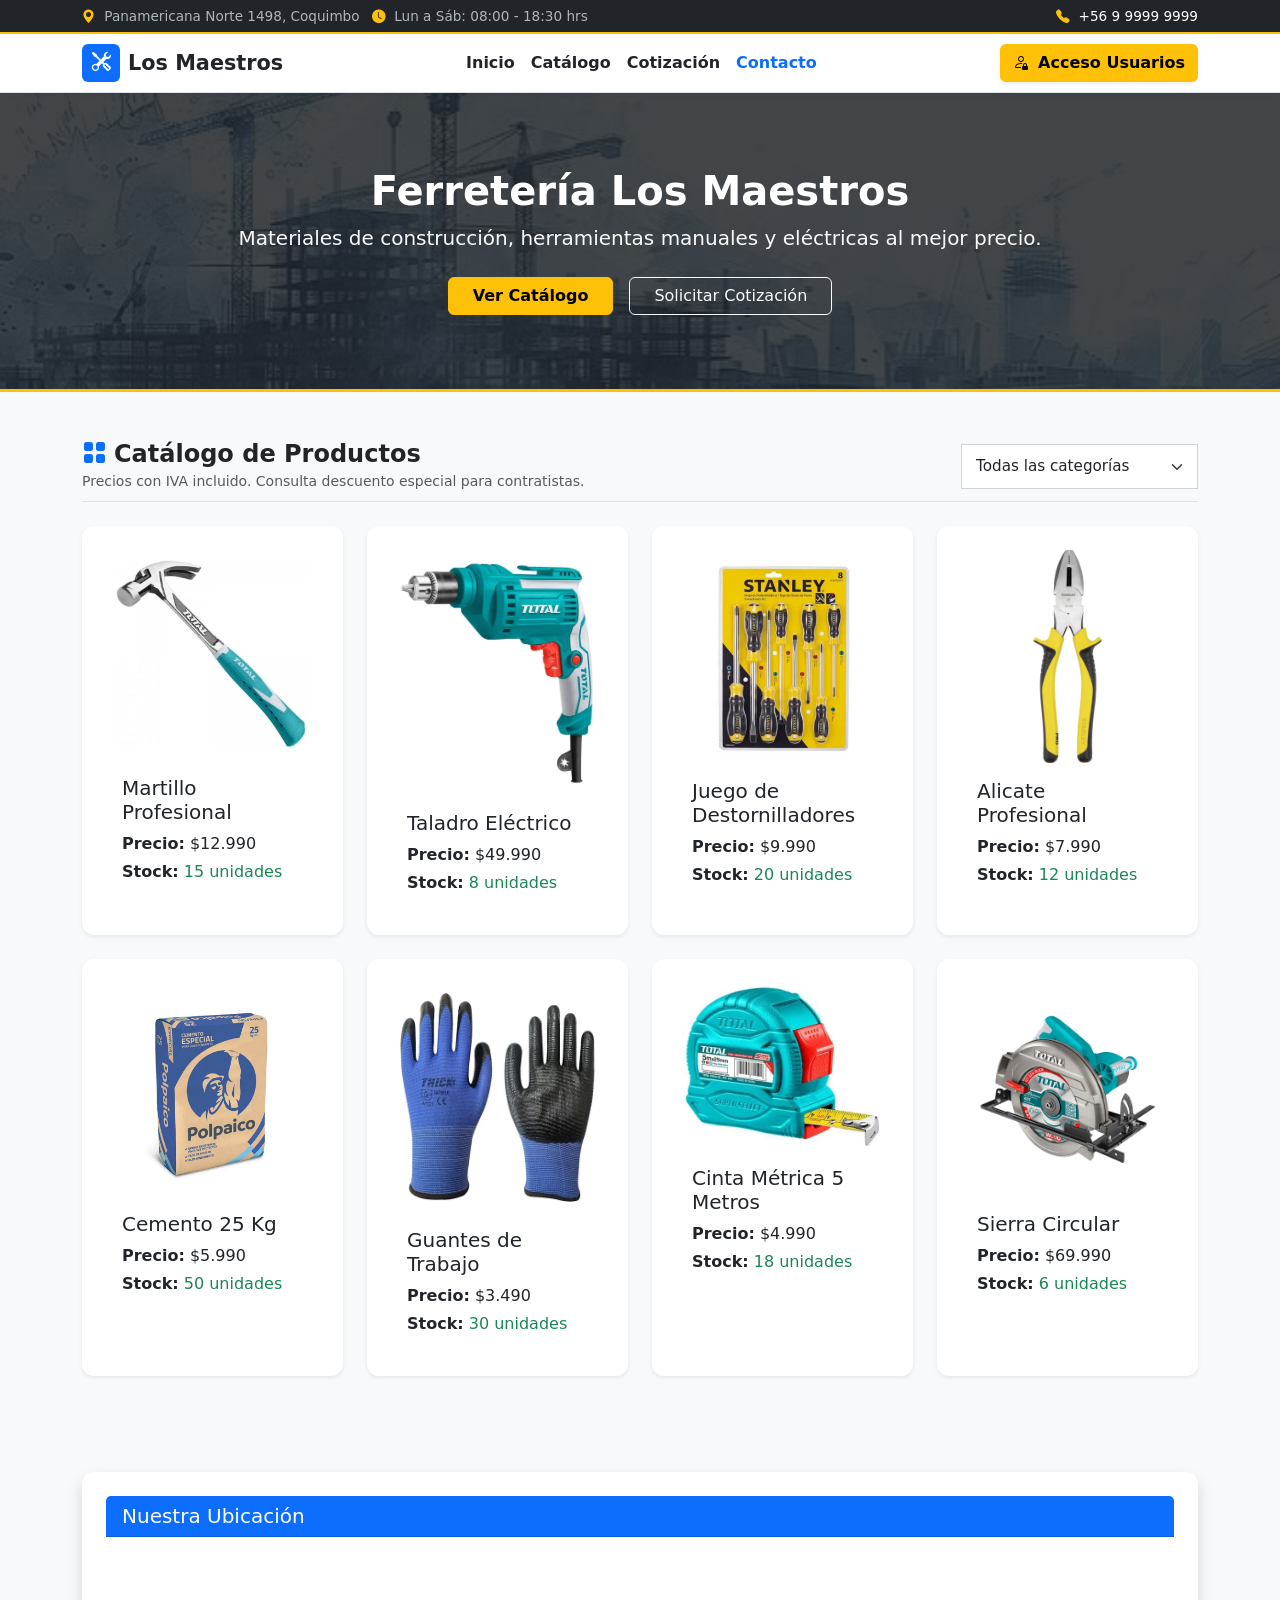
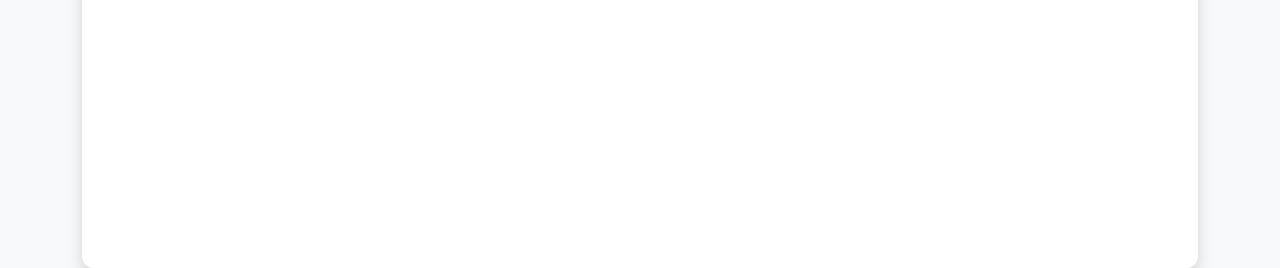
==== index.html @ 49f91aa9 "Cotización" ====
<!doctype html>
<html lang ="es">
    <head>
        <meta charset="UTF-8">
        <meta name="viewport" content="width=device-width, initial-scale=1.0">
        <title>Ferreteria Los Maestros.</title>

        <!-- Diseño -->
        <link href="https://cdn.jsdelivr.net/npm/bootstrap@5.3.2/dist/css/bootstrap.min.css" rel="stylesheet">
        <link href="https://cdn.jsdelivr.net/npm/bootstrap-icons@1.11.3/font/bootstrap-icons.min.css" rel="stylesheet">
        <link href="assets/css/style.css" rel="stylesheet">

    </head>
    <body>
     <!-- Barra superior info -->
        <aside id="barra superior" class="topbar-info" aria-label="Información">
            <div class="container d-flex flex-wrap justify-content-between align-items-center">
                <div>
                    <i class="bi bi-geo-alt-fill text-warning me-1"></i> Panamericana Norte 1498, Coquimbo 
                    <i class="bi bi-clock-fill text-warning ms-2 me-1"></i> Lun a Sáb: 08:00 - 18:30 hrs
                </div>
                <div>
                    <a href="tel:+56228004500"><i class="bi bi-telephone-fill text-warning me-1"></i> +56 9 9999 9999 </a>
                </div>
            </div>
        </aside>

        <header  id = "Encabezado" class="navbar-ferreteria sticky-top">
            <div class="container d-flex justify-content-between align-items-center">
                <a href="index.html" class="brand-logo">
                    <div class="brand-icon">
                    <i class="bi bi-tools"></i>
                    </div>
                    <span>Los Maestros</span>
                </a>

                <!-- Enlaces de navegación -->
                <nav class="d-none d-md-flex align-items-center gap-3">
                    <a href="index.html" class="nav-link fw-semibold">Inicio</a>
                    <a href="index.html#catalogo" class="nav-link fw-semibold">Catálogo</a>
                    <a href="cotizacion.html" class="nav-link fw-semibold">Cotización</a>
                    <a href="contacto.html" class="nav-link fw-semibold text-primary">Contacto</a>
                </nav>
                <!-- Botón de Acceso Usuarios-->
                <div>
                    <a href="login.html" class="btn btn-warning fw-bold shadow-sm" id="btnIrLogin">
                    <i class="bi bi-person-lock me-1"></i> Acceso Usuarios
                    </a>
                </div>
            </div>
        </header>
        <!-- cuerpo de la pag-->
        <main>
            <section id="inicio" class="hero-simple">
                <div class="container text-center py-4">
                        <h1 class="display-6 fw-bold text-white mb-2">Ferretería Los Maestros</h1>
                        <p class="lead text-light mb-4">Materiales de construcción, herramientas manuales y eléctricas al mejor precio.</p>
                        <div class="d-flex justify-content-center gap-3">
                        <a href="#catalogo" class="btn btn-warning fw-bold px-4">Ver Catálogo</a>
                        <a href="cotizacion.html" class="btn btn-outline-light px-4">Solicitar Cotización</a>
                        </div>
                </div>
                
                </section>

                <section id="catalogo" class="container py-5">
                <div class="d-flex flex-wrap justify-content-between align-items-center mb-4 pb-2 border-bottom">
                    <div>
                        <h2 class="h4 fw-bold mb-0"><i class="bi bi-grid-fill text-primary me-2"></i>Catálogo de Productos</h2>
                        <small class="text-muted">Precios con IVA incluido. Consulta descuento especial para contratistas.</small>
                    </div>

                    <!-- Filtro de las cosas ventas-->
                    <div class="mt-2 mt-md-0">
                        <select class="form-select" id="filtroCategoria" style="width: auto;">
                            <option value="todos">Todas las categorías</option>
                            <option value="electricas">Herramientas Eléctricas</option>
                            <option value="manuales">Herramientas Manuales</option>
                            <option value="construccion">Materiales de Construcción</option>
                            <option value="gasfiteria">Gasfitería</option>
                            <option value="electricidad">Electricidad</option>
                        </select>
                    </div>
                </div>
                    <div class="row g-4" id="listaProductos">

                <!-- Producto 1 -->
                <div class="col-12 col-sm-6 col-lg-3">
                    <div class="card h-100 shadow-sm producto-card">
                        <img src="assets/images/martillo.jpg.jpg" 
                            class="card-img-top" 
                            alt="Martillo">

                        <div class="card-body">
                            <h5 class="card-title">Martillo Profesional</h5>
                            <p class="card-text mb-1">
                                <strong>Precio:</strong> $12.990
                            </p>
                            <p class="card-text">
                                <strong>Stock:</strong> <span class="text-success">15 unidades</span>
                            </p>
                        </div>
                    </div>
                </div>

                <!-- Producto 2 -->
                <div class="col-12 col-sm-6 col-lg-3">
                    <div class="card h-100 shadow-sm producto-card">
                        <img src="assets/images/taladro.jpg.webp" 
                            class="card-img-top" 
                            alt="Taladro eléctrico">

                        <div class="card-body">
                            <h5 class="card-title">Taladro Eléctrico</h5>
                            <p class="card-text mb-1">
                                <strong>Precio:</strong> $49.990
                            </p>
                            <p class="card-text">
                                <strong>Stock:</strong> <span class="text-success">8 unidades</span>
                            </p>
                        </div>
                    </div>
                </div>

                <!-- Producto 3 -->
                <div class="col-12 col-sm-6 col-lg-3">
                    <div class="card h-100 shadow-sm producto-card">
                        <img src="assets/images/destornillador.jpg.webp" 
                            class="card-img-top" 
                            alt="Juego de destornilladores">

                        <div class="card-body">
                            <h5 class="card-title">Juego de Destornilladores</h5>
                            <p class="card-text mb-1">
                                <strong>Precio:</strong> $9.990
                            </p>
                            <p class="card-text">
                                <strong>Stock:</strong> <span class="text-success">20 unidades</span>
                            </p>
                        </div>
                    </div>
                </div>

                <!-- Producto 4 -->
                <div class="col-12 col-sm-6 col-lg-3">
                    <div class="card h-100 shadow-sm producto-card">
                        <img src="assets/images/alicate.jpg.webp" 
                            class="card-img-top" 
                            alt="Alicate profesional">

                        <div class="card-body">
                            <h5 class="card-title">Alicate Profesional</h5>
                            <p class="card-text mb-1">
                                <strong>Precio:</strong> $7.990
                            </p>
                            <p class="card-text">
                                <strong>Stock:</strong> <span class="text-success">12 unidades</span>
                            </p>
                        </div>
                    </div>
                </div>

                <!-- Producto 5 -->
                <div class="col-12 col-sm-6 col-lg-3">
                    <div class="card h-100 shadow-sm producto-card">
                        <img src="assets/images/cemento.jpg.webp" 
                            class="card-img-top" 
                            alt="Saco de cemento">

                        <div class="card-body">
                            <h5 class="card-title">Cemento 25 Kg</h5>
                            <p class="card-text mb-1">
                                <strong>Precio:</strong> $5.990
                            </p>
                            <p class="card-text">
                                <strong>Stock:</strong> <span class="text-success">50 unidades</span>
                            </p>
                        </div>
                    </div>
                </div>

                <!-- Producto 6 -->
                <div class="col-12 col-sm-6 col-lg-3">
                    <div class="card h-100 shadow-sm producto-card">
                        <img src="assets/images/guantes.jpg.webp" 
                            class="card-img-top" 
                            alt="Guantes de trabajo">

                        <div class="card-body">
                            <h5 class="card-title">Guantes de Trabajo</h5>
                            <p class="card-text mb-1">
                                <strong>Precio:</strong> $3.490
                            </p>
                            <p class="card-text">
                                <strong>Stock:</strong> <span class="text-success">30 unidades</span>
                            </p>
                        </div>
                    </div>
                </div>

                <!-- Producto 7 -->
                <div class="col-12 col-sm-6 col-lg-3">
                    <div class="card h-100 shadow-sm producto-card">
                        <img src="assets/images/cinta.jpg.jpg" 
                            class="card-img-top" 
                            alt="Cinta métrica">

                        <div class="card-body">
                            <h5 class="card-title">Cinta Métrica 5 Metros</h5>
                            <p class="card-text mb-1">
                                <strong>Precio:</strong> $4.990
                            </p>
                            <p class="card-text">
                                <strong>Stock:</strong> <span class="text-success">18 unidades</span>
                            </p>
                        </div>
                    </div>
                </div>

                <!-- Producto 8 -->
                <div class="col-12 col-sm-6 col-lg-3">
                    <div class="card h-100 shadow-sm producto-card">
                        <img src="assets/images/sierra.jpg.webp" 
                            class="card-img-top" 
                            alt="Sierra circular">

                        <div class="card-body">
                            <h5 class="card-title">Sierra Circular</h5>
                            <p class="card-text mb-1">
                                <strong>Precio:</strong> $69.990
                            </p>
                            <p class="card-text">
                                <strong>Stock:</strong> <span class="text-success">6 unidades</span>
                            </p>
                        </div>
                    </div>
                </div>

            </section>

            <section id="Mapa" class="container mt-5">
                <div class="card shadow">
                    <div class="card-header bg-primary text-white">
                    <h5 class="mb-0">Nuestra Ubicación</h5>
                    </div>
                    <div class="card-body p-0">
                    <iframe 
                        src="https://www.google.com/maps/embed?pb=!1m18!1m12!1m3!1d16926.01379674009!2d-71.34011255204052!3d-29.95184463863857!2m3!1f0!2f0!3f0!3m2!1i1024!2i768!4f13.1!3m3!1m2!1s0x9691c91a221aa227%3A0xa8b3af2660265f0b!2sFerreter%C3%ADa%20Dimaplac%20Panamericana!5e0!3m2!1ses!2scl!4v1788452633675!5m2!1ses!2scl" 
                        style="width: 100%; height: 300px; border: 0;" 
                        loading="lazy">
                    </iframe>
                    </div>
                </div>
            </section>
        </main>
    </body>
</html>
---- assets/css/style.css ----
:root {
  --color-primario: #0d6efd;
  --color-primario-oscuro: #0a58ca;
  --color-secundario: #ffc107;
  --color-oscuro: #212529;
  --color-fondo: #f8f9fa;
  --color-borde: #dee2e6;
}

body {
  font-family: system-ui, -apple-system, "Segoe UI", Roboto, "Helvetica Neue", Arial, sans-serif;
  color: var(--color-oscuro);
  background-color: var(--color-fondo);
  line-height: 1.5;
  margin: 0;
  padding: 0;
}

/* Barra superior de información */
.topbar-info {
  background-color: var(--color-oscuro);
  color: #adb5bd;
  font-size: 0.85rem;
  padding: 6px 0;
  border-bottom: 2px solid var(--color-secundario);
}

.topbar-info a {
  color: #fff;
  text-decoration: none;
}

.topbar-info a:hover {
  color: var(--color-secundario);
}

.navbar-ferreteria {
  background-color: #ffffff;
  border-bottom: 1px solid var(--color-borde);
  padding: 10px 0;
  box-shadow: 0 2px 4px rgba(0, 0, 0, 0.05);
}

.brand-logo {
  font-weight: 800;
  font-size: 1.3rem;
  color: var(--color-oscuro);
  text-decoration: none;
  display: flex;
  align-items: center;
  gap: 8px;
}

.brand-icon {
  background-color: var(--color-primario);
  color: #ffffff;
  width: 38px;
  height: 38px;
  border-radius: 6px;
  display: flex;
  align-items: center;
  justify-content: center;
  font-size: 1.2rem;
}

.hero-simple {
  background: linear-gradient(rgba(33, 37, 41, 0.85), rgba(33, 37, 41, 0.85)), 
              url('../images/fondo_inico.jpg'); 
  background-size: cover;       
  background-position: center;  
  color: #ffffff;
  padding: 50px 0;
  border-bottom: 3px solid var(--color-secundario);
}

.login-container {
  min-height: 100vh;
  display: flex;
  align-items: center;
  justify-content: center;
  background: linear-gradient(135deg, #1a2530, #2c3e50);
  padding: 20px;
}

.login-box {
  background: #ffffff;
  border-radius: 10px;
  max-width: 440px;
  width: 100%;
  padding: 30px;
  box-shadow: 0 8px 24px rgba(0, 0, 0, 0.2);
}

/* vendedor */
.panel-navbar {
  background-color: var(--color-oscuro);
  color: #ffffff;
  padding: 12px 20px;
  border-bottom: 3px solid var(--color-primario);
}
.card {
  background-color: #ffffff;
  border-radius: 12px;
  box-shadow: 0 4px 12px rgba(0, 0, 0, 0.08);
  padding: 1.5rem;
  border: none;
  height: 100%;
}

.mi-cuadro-contacto {
  background-color: #ffffff !important;
  border-radius: 12px !important;
  box-shadow: 0 4px 12px rgba(0, 0, 0, 0.12) !important;
  border: 1px solid #dee2e6 !important;
}

.kpi-card {
  background: #ffffff;
  border-radius: 8px;
  border: 1px solid var(--color-borde);
  padding: 18px;
  text-align: center;
}

.kpi-numero {
  font-size: 1.8rem;
  font-weight: 800;
}

.form-label {
  font-weight: 600;
  font-size: 0.9rem;
  margin-bottom: 4px;
}

.form-label .req {
  color: #dc3545;
}

.is-invalid {
  border-color: #dc3545 !important;
  background-color: #fff8f8;
}

.is-valid {
  border-color: #198754 !important;
}

.invalid-feedback {
  display: none;
  color: #dc3545;
  font-size: 0.82rem;
  font-weight: 500;
  margin-top: 4px;
}

.is-invalid ~ .invalid-feedback {
  display: block;
}

/* Tablas generales */
.table-custom th {
  background-color: #212529;
  color: #ffffff;
  font-size: 0.88rem;
  font-weight: 600;
  vertical-align: middle;
}

.table-custom td {
  vertical-align: middle;
}

.quote-floating-btn {
  position: fixed;
  bottom: 24px;
  right: 24px;
  background: var(--bs-primary);
  color: #ffffff;
  border: none;
  border-radius: 50px;
  padding: 12px 24px;
  box-shadow: var(--shadow-lg);
  display: flex;
  align-items: center;
  gap: 10px;
  font-weight: 700;
  cursor: pointer;
  z-index: 1000;
  transition: var(--transition-fast);
}


.quote-floating-btn:hover {
  background: var(--bs-primary-dark);
  transform: scale(1.03);
}


/* Estilos de Formularios y Validación Robusta */
.form-card {
  background-color: #ffffff;
  border-radius: var(--radius-md);
  border: 1px solid var(--bs-gray-border);
  box-shadow: var(--shadow-sm);
  padding: 28px;
}


.form-label {
  font-weight: 600;
  color: #343a40;
  font-size: 0.92rem;
  margin-bottom: 6px;
  display: flex;
  align-items: center;
  gap: 4px;
}


.form-label .req {
  color: var(--bs-danger);
}


.form-control, .form-select {
  border: 1.5px solid #ced4da;
  border-radius: var(--radius-sm);
  padding: 10px 14px;
  font-size: 0.95rem;
  transition: border-color 0.15s ease-in-out, box-shadow 0.15s ease-in-out;
}


.form-control:focus, .form-select:focus {
  border-color: var(--bs-primary);
  box-shadow: 0 0 0 0.25rem rgba(13, 110, 253, 0.18);
}
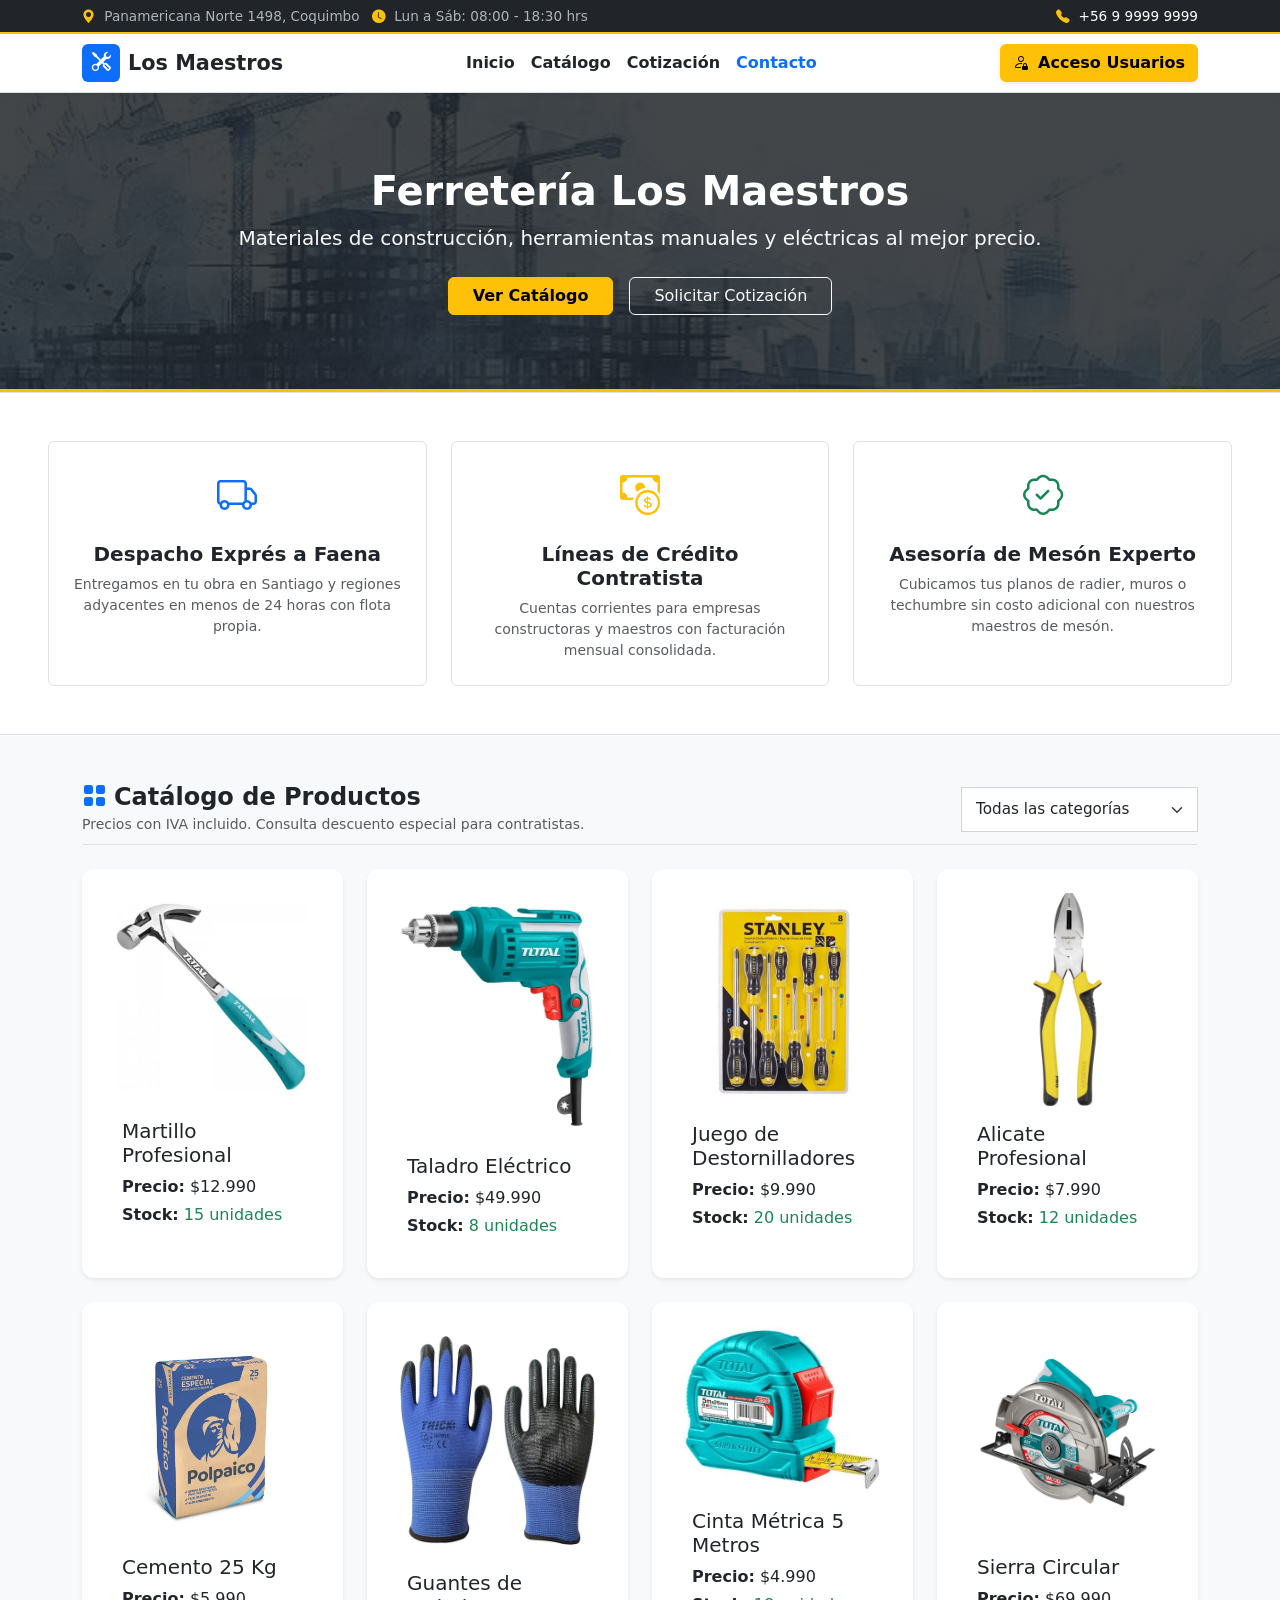
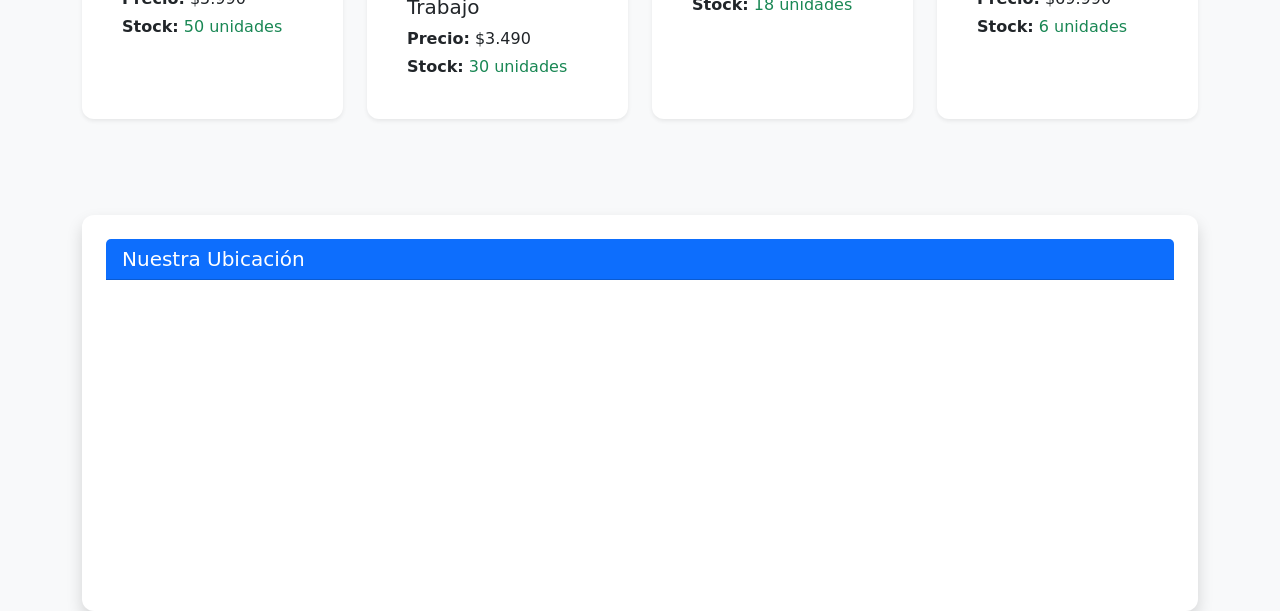
==== commit cf0dd8c3: "Se actualiza index.html" ====
--- a/index.html
+++ b/index.html
@@ -62,6 +62,33 @@
                 </div>
                 
                 </section>
+            <section id="servicios-seccion" class="py-5 bg-white border-top border-bottom">
+                <div class="container-fluid px-lg-5">
+                    <div class="row g-4 text-center">
+                    <div class="col-12 col-md-4">
+                        <div class="p-4 rounded border h-100">
+                        <div class="text-primary fs-1 mb-3"><i class="bi bi-truck"></i></div>
+                        <h4 class="h5 fw-bold">Despacho Exprés a Faena</h4>
+                        <p class="text-muted small mb-0">Entregamos en tu obra en Santiago y regiones adyacentes en menos de 24 horas con flota propia.</p>
+                        </div>
+                    </div>
+                    <div class="col-12 col-md-4">
+                        <div class="p-4 rounded border h-100">
+                        <div class="text-warning fs-1 mb-3"><i class="bi bi-cash-coin"></i></div>
+                        <h4 class="h5 fw-bold">Líneas de Crédito Contratista</h4>
+                        <p class="text-muted small mb-0">Cuentas corrientes para empresas constructoras y maestros con facturación mensual consolidada.</p>
+                        </div>
+                    </div>
+                    <div class="col-12 col-md-4">
+                        <div class="p-4 rounded border h-100">
+                        <div class="text-success fs-1 mb-3"><i class="bi bi-patch-check"></i></div>
+                        <h4 class="h5 fw-bold">Asesoría de Mesón Experto</h4>
+                        <p class="text-muted small mb-0">Cubicamos tus planos de radier, muros o techumbre sin costo adicional con nuestros maestros de mesón.</p>
+                        </div>
+                    </div>
+                    </div>
+                </div>
+            </section>
 
                 <section id="catalogo" class="container py-5">
                 <div class="d-flex flex-wrap justify-content-between align-items-center mb-4 pb-2 border-bottom">
@@ -77,6 +104,7 @@
                             <option value="electricas">Herramientas Eléctricas</option>
                             <option value="manuales">Herramientas Manuales</option>
                             <option value="construccion">Materiales de Construcción</option>
+                            <option value="construccion">Seguridad</option>
                             <option value="gasfiteria">Gasfitería</option>
                             <option value="electricidad">Electricidad</option>
                         </select>
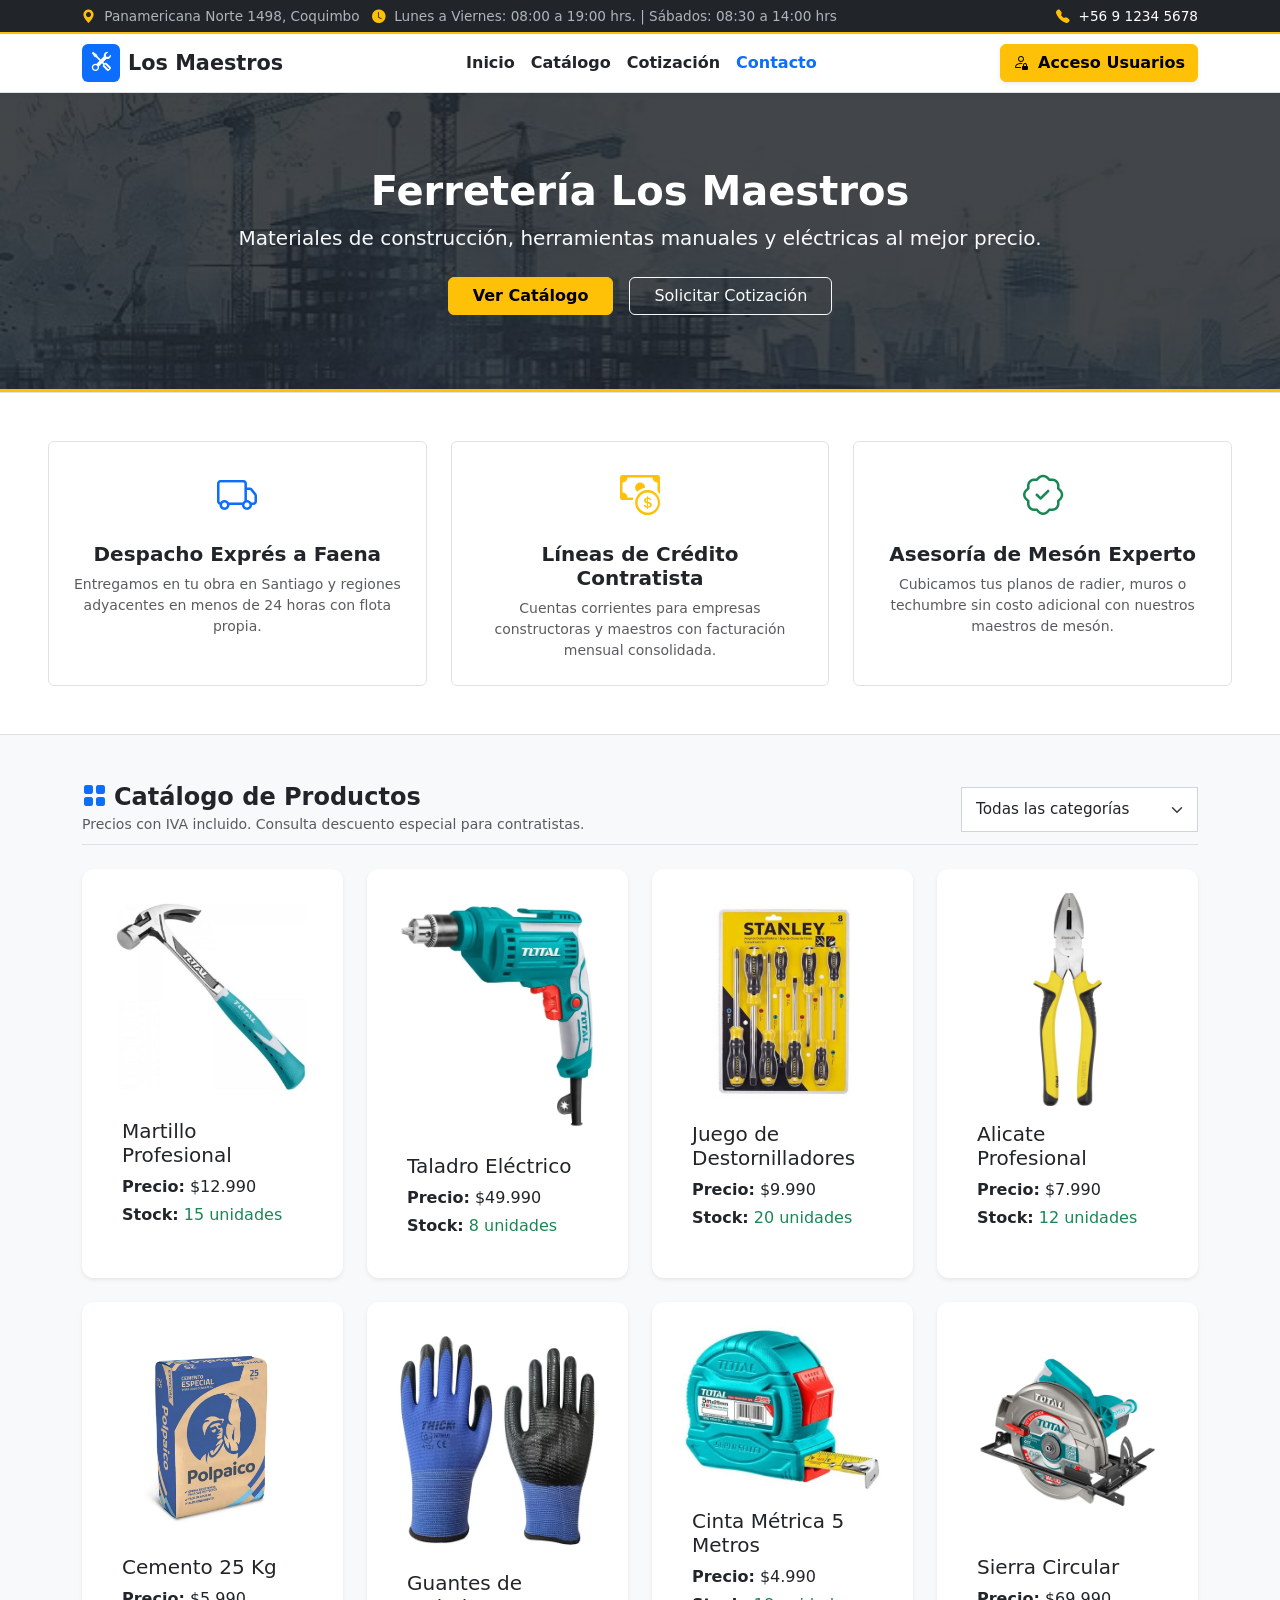
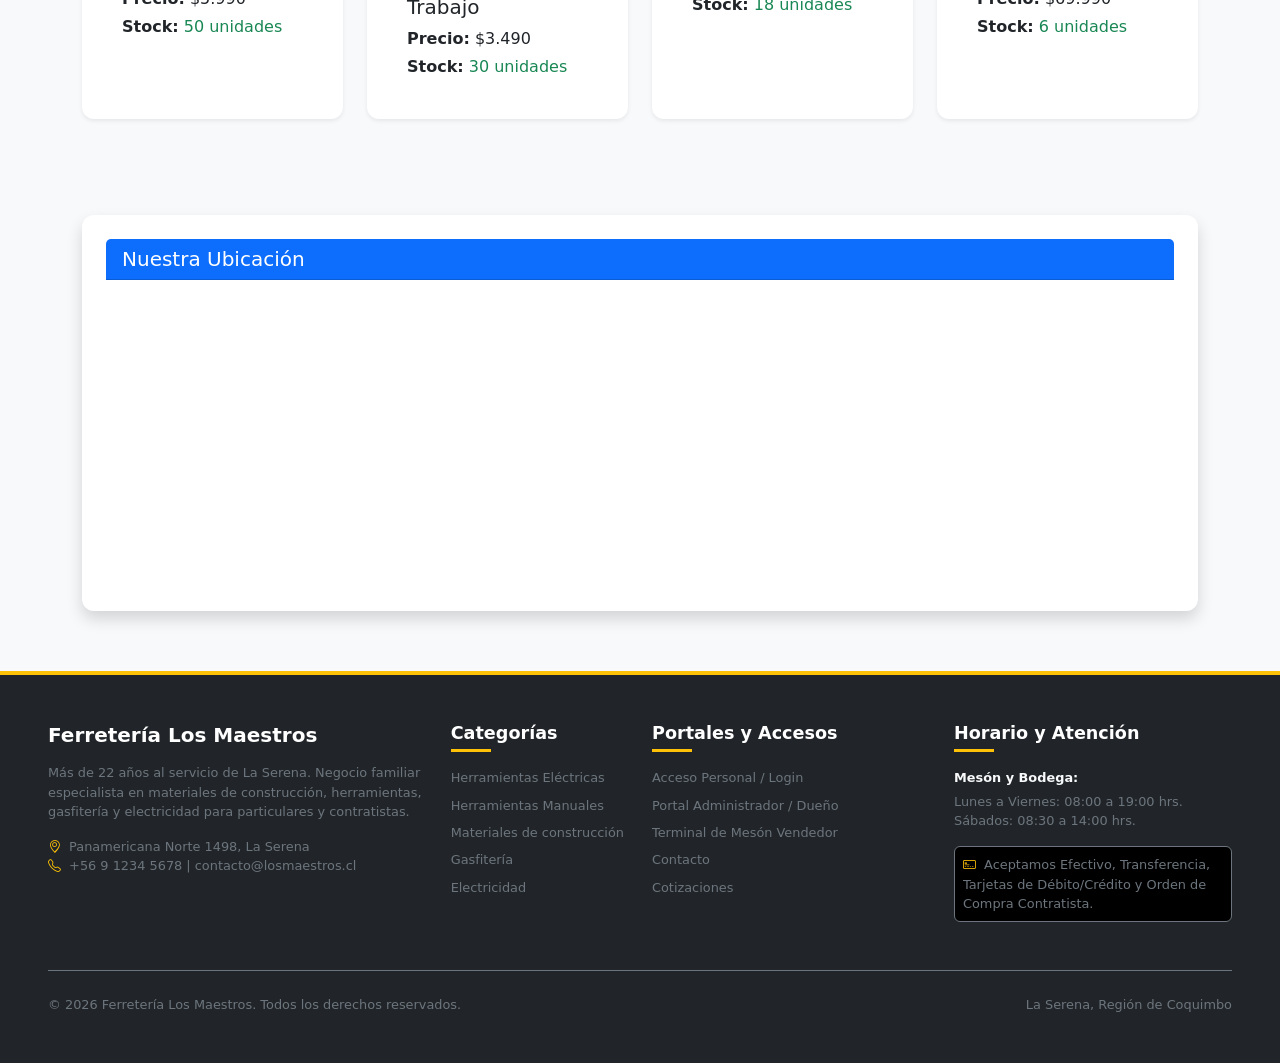
==== commit 3c15f45a: "Footer" ====
--- a/index.html
+++ b/index.html
@@ -17,10 +17,10 @@
             <div class="container d-flex flex-wrap justify-content-between align-items-center">
                 <div>
                     <i class="bi bi-geo-alt-fill text-warning me-1"></i> Panamericana Norte 1498, Coquimbo 
-                    <i class="bi bi-clock-fill text-warning ms-2 me-1"></i> Lun a Sáb: 08:00 - 18:30 hrs
+                    <i class="bi bi-clock-fill text-warning ms-2 me-1"></i> Lunes a Viernes: 08:00 a 19:00 hrs. | Sábados: 08:30 a 14:00 hrs
                 </div>
                 <div>
-                    <a href="tel:+56228004500"><i class="bi bi-telephone-fill text-warning me-1"></i> +56 9 9999 9999 </a>
+                    <a href="tel:+56228004500"><i class="bi bi-telephone-fill text-warning me-1"></i> +56 9 1234 5678 </a>
                 </div>
             </div>
         </aside>
@@ -281,5 +281,60 @@
                 </div>
             </section>
         </main>
+
+        
+        <footer class="footer-corporate text-light bg-dark py-5">
+            <div class="container-fluid px-lg-5">
+                <div class="row g-4">
+
+                    <div class="col-12 col-md-4">
+                        <h5 class="fw-bold text-white mb-3">Ferretería Los Maestros</h5>
+                        <p class="small text-secondary mb-3">
+                        Más de 22 años al servicio de La Serena. Negocio familiar especialista en materiales de construcción, herramientas, gasfitería y electricidad para particulares y contratistas.
+                        </p>
+                        <div class="small text-secondary">
+                        <i class="bi bi-geo-alt text-warning me-1"></i> Panamericana Norte 1498, La Serena<br>
+                        <i class="bi bi-telephone text-warning me-1"></i> +56 9 1234 5678 | contacto@losmaestros.cl
+                        </div>
+                    </div>
+                    <div class="col-6 col-md-2">
+                        <h5 class="footer-heading h6 fw-bold text-white mb-3">Categorías</h5>
+                        <ul class="list-unstyled d-flex flex-column gap-2 small">
+                        <li><a href="#catalogo" class="text-secondary text-decoration-none">Herramientas Eléctricas</a></li>
+                        <li><a href="#catalogo" class="text-secondary text-decoration-none">Herramientas Manuales</a></li>
+                        <li><a href="#catalogo" class="text-secondary text-decoration-none">Materiales de construcción</a></li>
+                        <li><a href="#catalogo" class="text-secondary text-decoration-none">Gasfitería</a></li>
+                        <li><a href="#catalogo" class="text-secondary text-decoration-none">Electricidad</a></li>
+                        </ul>
+                    </div>
+
+                    <div class="col-6 col-md-3">
+                        <h5 class="footer-heading h6 fw-bold text-white mb-3">Portales y Accesos</h5>
+                        <ul class="list-unstyled d-flex flex-column gap-2 small">
+                        <li><a href="login.html" class="text-secondary text-decoration-none"> Acceso Personal / Login</a></li>
+                        <li><a href="admin.html" class="text-secondary text-decoration-none"> Portal Administrador / Dueño</a></li>
+                        <li><a href="vendedor.html" class="text-secondary text-decoration-none"> Terminal de Mesón Vendedor</a></li>
+                        <li><a href="contacto.html" class="text-secondary text-decoration-none"> Contacto</a></li>
+                        <li><a href="cotizacion.html" class="text-secondary text-decoration-none"> Cotizaciones</a></li>
+                        </ul>
+                    </div>
+
+                    <div class="col-12 col-md-3">
+                        <h5 class="footer-heading h6 fw-bold text-white mb-3">Horario y Atención</h5>
+                        <p class="small text-light mb-1"><strong>Mesón y Bodega:</strong></p>
+                        <p class="small text-secondary mb-3">Lunes a Viernes: 08:00 a 19:00 hrs.<br>Sábados: 08:30 a 14:00 hrs.</p>
+                        <div class="p-2 bg-black rounded border border-secondary small text-secondary">
+                        <i class="bi bi-credit-card-2-front text-warning me-1"></i>
+                        Aceptamos Efectivo, Transferencia, Tarjetas de Débito/Crédito y Orden de Compra Contratista.
+                        </div>
+                    </div>
+
+                </div>
+                <div class="border-top border-secondary pt-4 mt-5 d-flex flex-wrap justify-content-between align-items-center small text-secondary">
+                <div>&copy; 2026 Ferretería Los Maestros. Todos los derechos reservados.</div>
+                <div>La Serena, Región de Coquimbo</div>
+                </div>
+            </div>
+        </footer>
     </body>
 </html>
--- a/assets/css/style.css
+++ b/assets/css/style.css
@@ -236,3 +236,51 @@
   border-color: var(--bs-primary);
   box-shadow: 0 0 0 0.25rem rgba(13, 110, 253, 0.18);
 }
+
+.footer-corporate {
+  background-color: #151e28;
+  color: #adb5bd;
+  padding: 50px 0 25px;
+  border-top: 4px solid var(--bs-warning);
+  font-size: 0.92rem;
+  margin-top: 60px;
+}
+
+.footer-heading {
+  color: #ffffff;
+  font-size: 1.1rem;
+  font-weight: 700;
+  margin-bottom: 18px;
+  position: relative;
+  padding-bottom: 8px;
+}
+
+.footer-heading::after {
+  content: '';
+  position: absolute;
+  bottom: 0;
+  left: 0;
+  width: 40px;
+  height: 3px;
+  background-color: var(--bs-warning);
+}
+
+.footer-links {
+  list-style: none;
+  padding: 0;
+}
+
+.footer-links li {
+  margin-bottom: 8px;
+}
+
+.footer-links a {
+  color: #ced4da;
+  text-decoration: none;
+  transition: var(--transition-fast);
+}
+
+.footer-links a:hover {
+  color: var(--bs-warning);
+  padding-left: 4px;
+}
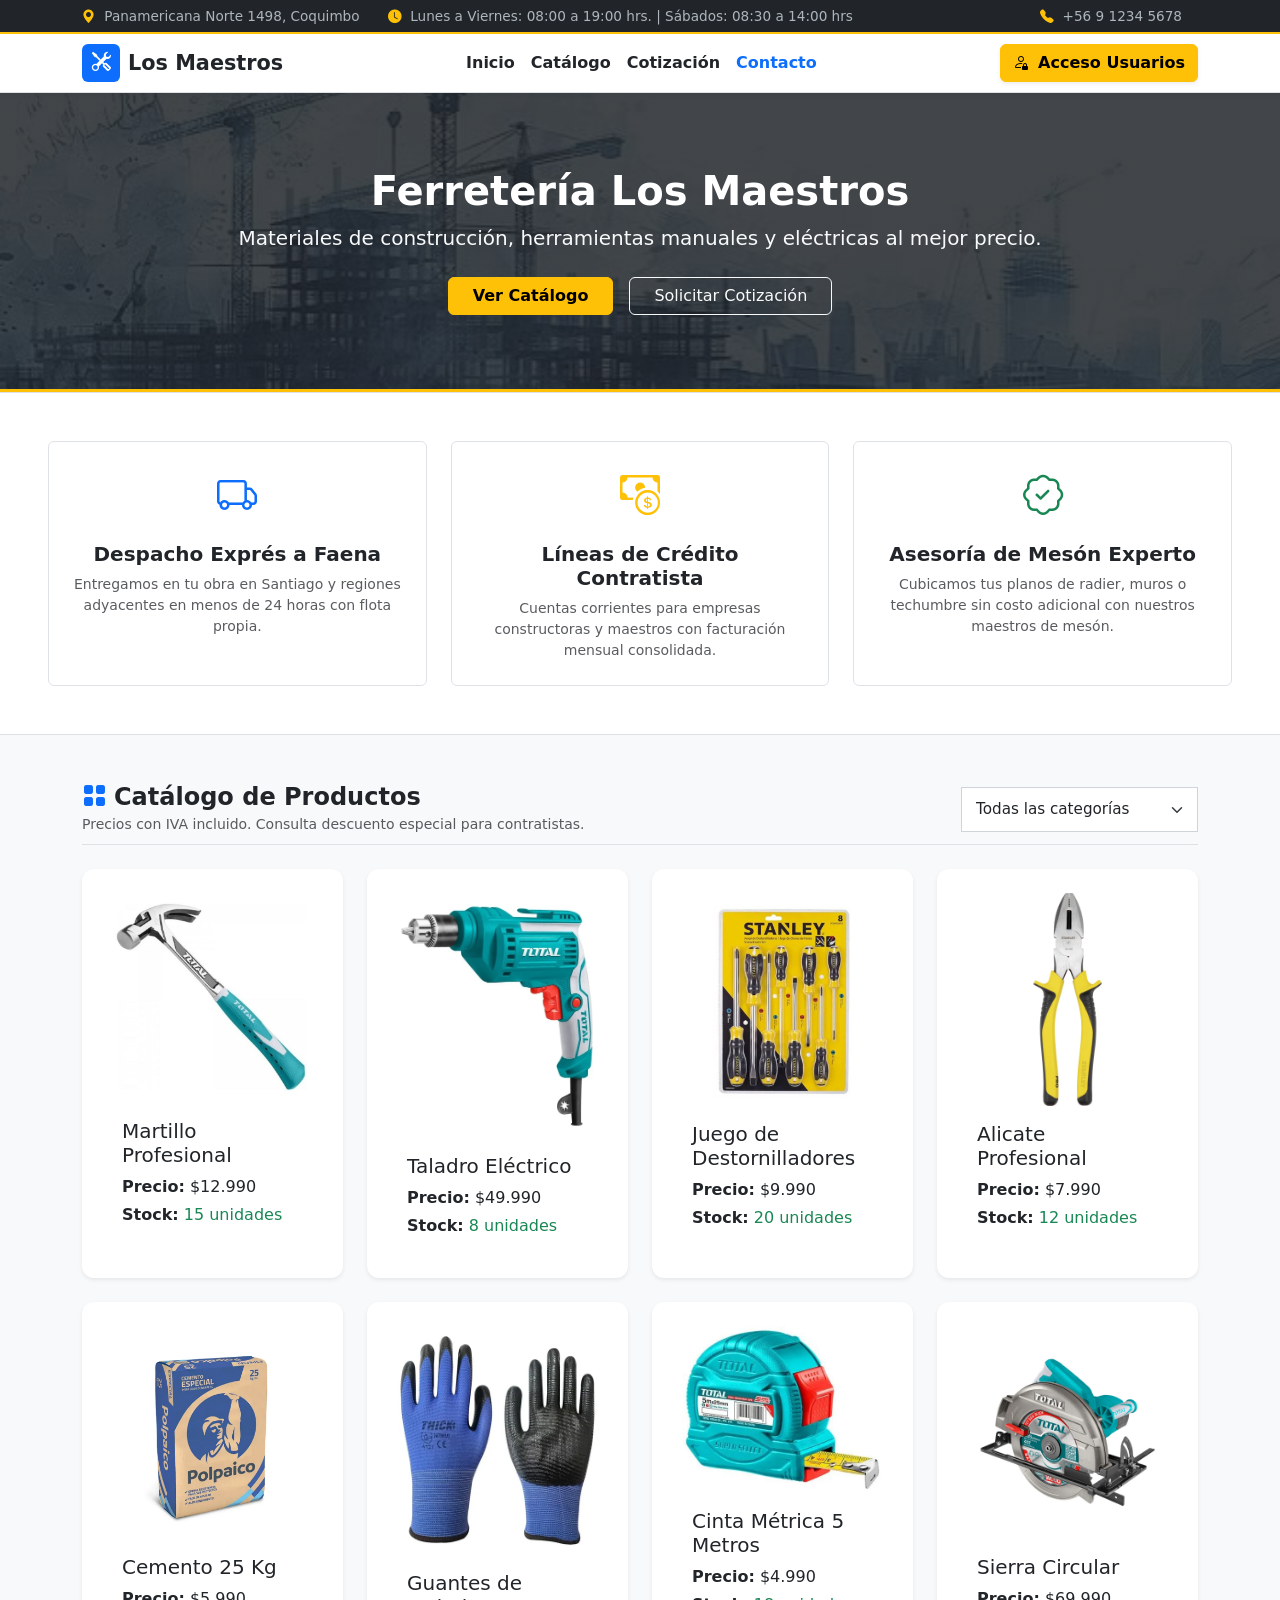
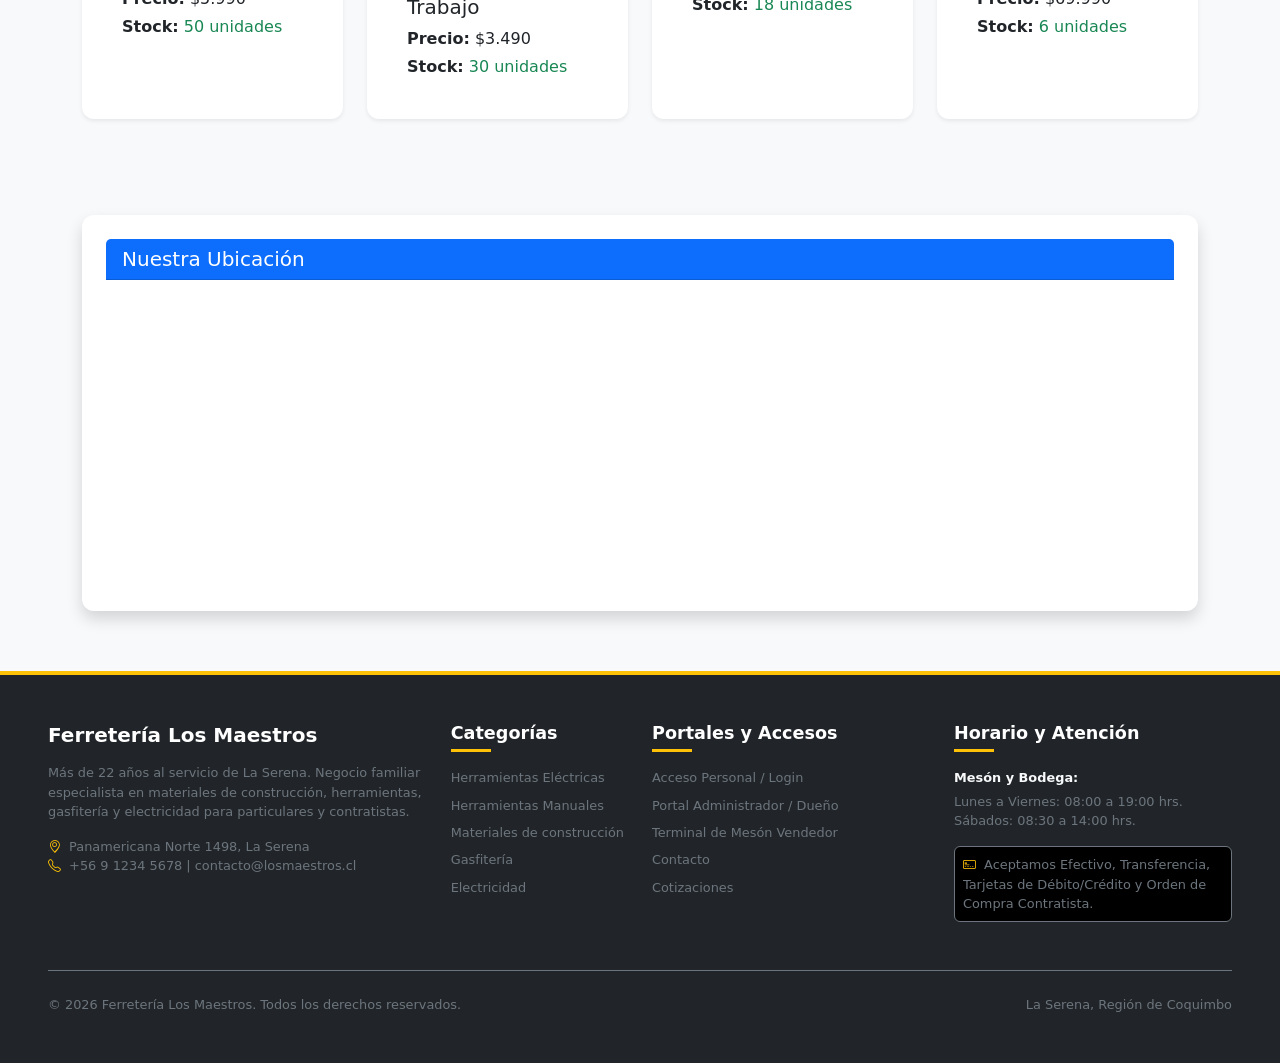
==== commit bb22aa50: "Footer en todos" ====
--- a/index.html
+++ b/index.html
@@ -16,12 +16,17 @@
         <aside id="barra superior" class="topbar-info" aria-label="Información">
             <div class="container d-flex flex-wrap justify-content-between align-items-center">
                 <div>
-                    <i class="bi bi-geo-alt-fill text-warning me-1"></i> Panamericana Norte 1498, Coquimbo 
+                    <a href="https://www.google.com/maps/search/?api=1&query=Panamericana+Norte+1498,+Coquimbo"
+                        target="_blank"
+                        rel="noopener noreferrer"
+                        class="text-decoration-none text-reset me-3">
+                        <i class="bi bi-geo-alt-fill text-warning me-1"></i> Panamericana Norte 1498, Coquimbo
+                    </a>
                     <i class="bi bi-clock-fill text-warning ms-2 me-1"></i> Lunes a Viernes: 08:00 a 19:00 hrs. | Sábados: 08:30 a 14:00 hrs
                 </div>
-                <div>
-                    <a href="tel:+56228004500"><i class="bi bi-telephone-fill text-warning me-1"></i> +56 9 1234 5678 </a>
-                </div>
+                    <a href="tel:+56 9 1234 5678" class="text-decoration-none text-reset me-3">
+                        <i class="bi bi-telephone-fill text-warning me-1"></i> +56 9 1234 5678
+                    </a>
             </div>
         </aside>
 
@@ -281,7 +286,6 @@
                 </div>
             </section>
         </main>
-
         
         <footer class="footer-corporate text-light bg-dark py-5">
             <div class="container-fluid px-lg-5">
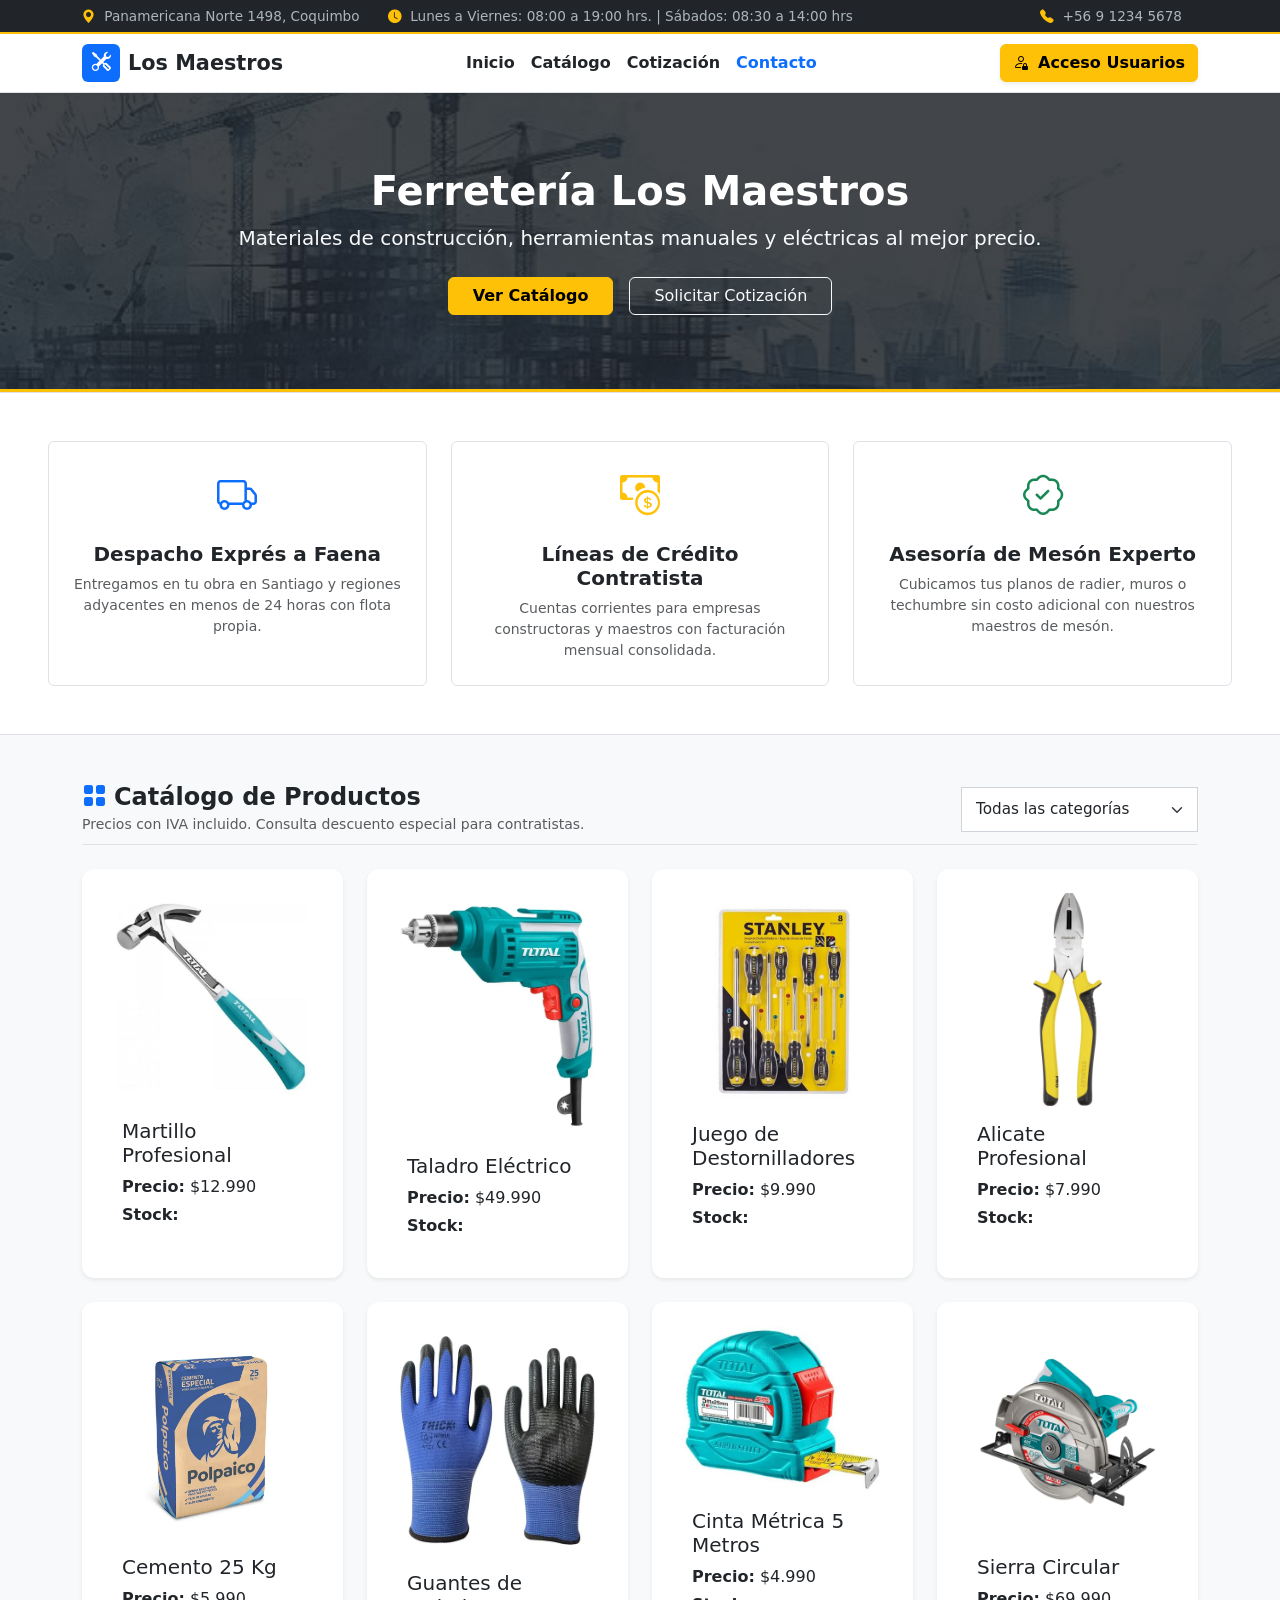
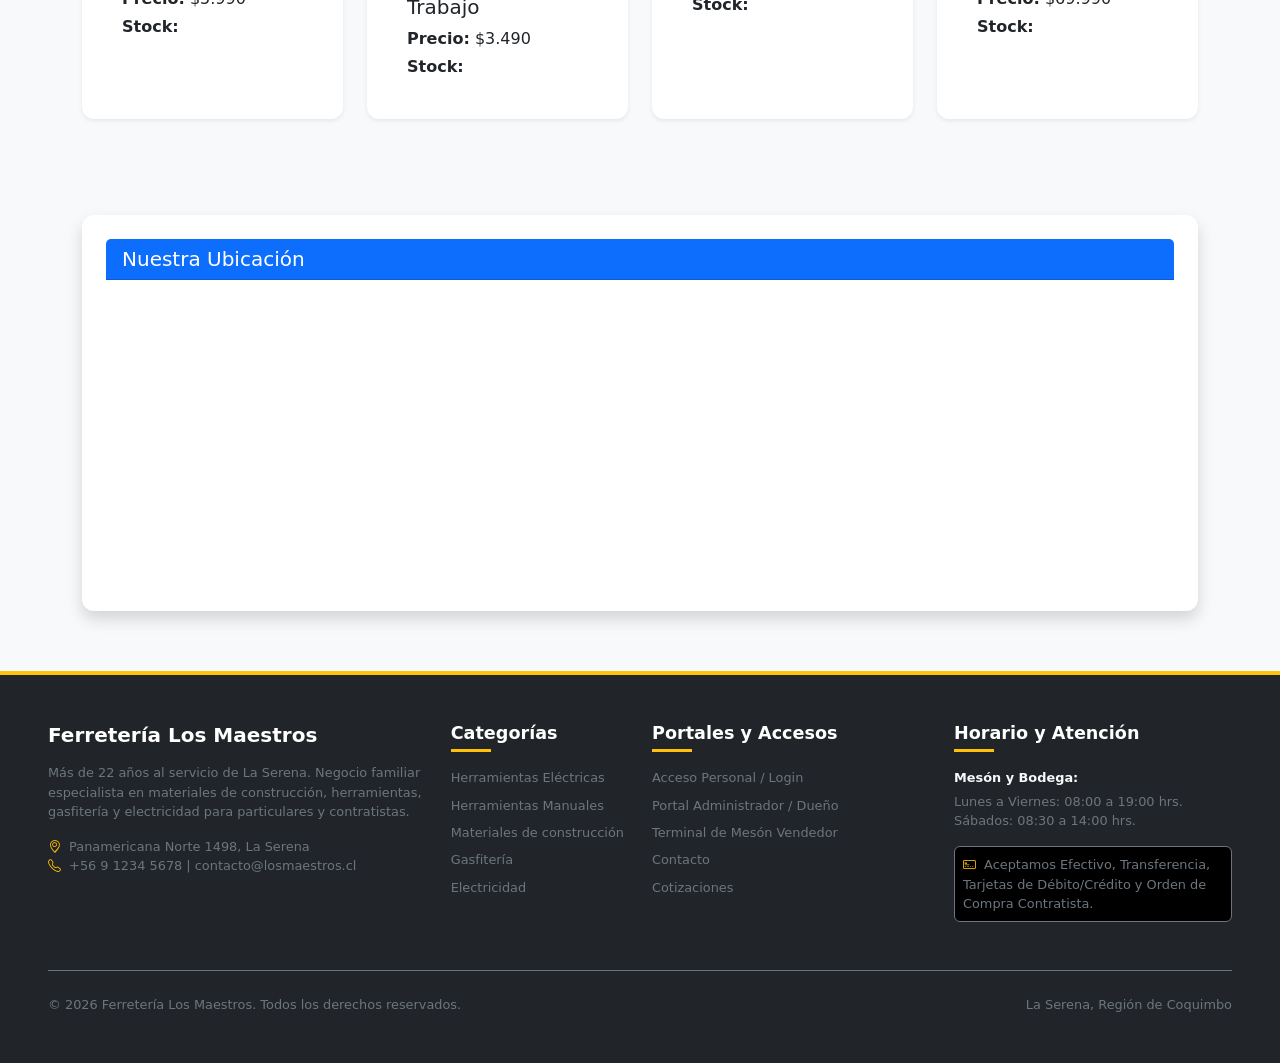
==== commit 9f41bf5f: "se sincroniza catalogo con admin" ====
--- a/index.html
+++ b/index.html
@@ -130,7 +130,7 @@
                                 <strong>Precio:</strong> $12.990
                             </p>
                             <p class="card-text">
-                                <strong>Stock:</strong> <span class="text-success">15 unidades</span>
+                                <strong>Stock:</strong> <span class="text-success stock-producto" data-codigo="FER-001"></span>
                             </p>
                         </div>
                     </div>
@@ -149,7 +149,7 @@
                                 <strong>Precio:</strong> $49.990
                             </p>
                             <p class="card-text">
-                                <strong>Stock:</strong> <span class="text-success">8 unidades</span>
+                                <strong>Stock:</strong> <span class="text-success stock-producto" data-codigo="FER-003"></span>
                             </p>
                         </div>
                     </div>
@@ -168,7 +168,7 @@
                                 <strong>Precio:</strong> $9.990
                             </p>
                             <p class="card-text">
-                                <strong>Stock:</strong> <span class="text-success">20 unidades</span>
+                                <strong>Stock:</strong> <span class="text-success stock-producto" data-codigo="FER-002"></span>
                             </p>
                         </div>
                     </div>
@@ -187,7 +187,7 @@
                                 <strong>Precio:</strong> $7.990
                             </p>
                             <p class="card-text">
-                                <strong>Stock:</strong> <span class="text-success">12 unidades</span>
+                                <strong>Stock:</strong> <span class="text-success stock-producto" data-codigo="FER-008"></span>
                             </p>
                         </div>
                     </div>
@@ -206,7 +206,7 @@
                                 <strong>Precio:</strong> $5.990
                             </p>
                             <p class="card-text">
-                                <strong>Stock:</strong> <span class="text-success">50 unidades</span>
+                                <strong>Stock:</strong> <span class="text-success stock-producto" data-codigo="FER-006"></span>
                             </p>
                         </div>
                     </div>
@@ -225,7 +225,7 @@
                                 <strong>Precio:</strong> $3.490
                             </p>
                             <p class="card-text">
-                                <strong>Stock:</strong> <span class="text-success">30 unidades</span>
+                                <strong>Stock:</strong> <span class="text-success stock-producto" data-codigo="FER-007"></span>
                             </p>
                         </div>
                     </div>
@@ -244,7 +244,7 @@
                                 <strong>Precio:</strong> $4.990
                             </p>
                             <p class="card-text">
-                                <strong>Stock:</strong> <span class="text-success">18 unidades</span>
+                                <strong>Stock:</strong> <span class="text-success stock-producto" data-codigo="FER-005"></span>
                             </p>
                         </div>
                     </div>
@@ -263,7 +263,7 @@
                                 <strong>Precio:</strong> $69.990
                             </p>
                             <p class="card-text">
-                                <strong>Stock:</strong> <span class="text-success">6 unidades</span>
+                                <strong>Stock:</strong> <span class="text-success stock-producto" data-codigo="FER-004"></span>
                             </p>
                         </div>
                     </div>
@@ -341,4 +341,7 @@
             </div>
         </footer>
     </body>
+    <script src="https://cdn.jsdelivr.net/npm/bootstrap@5.3.2/dist/js/bootstrap.bundle.min.js"></script>
+    <script src="assets/js/sesion.js"></script>
+    <script src="assets/js/index.js"></script>
 </html>
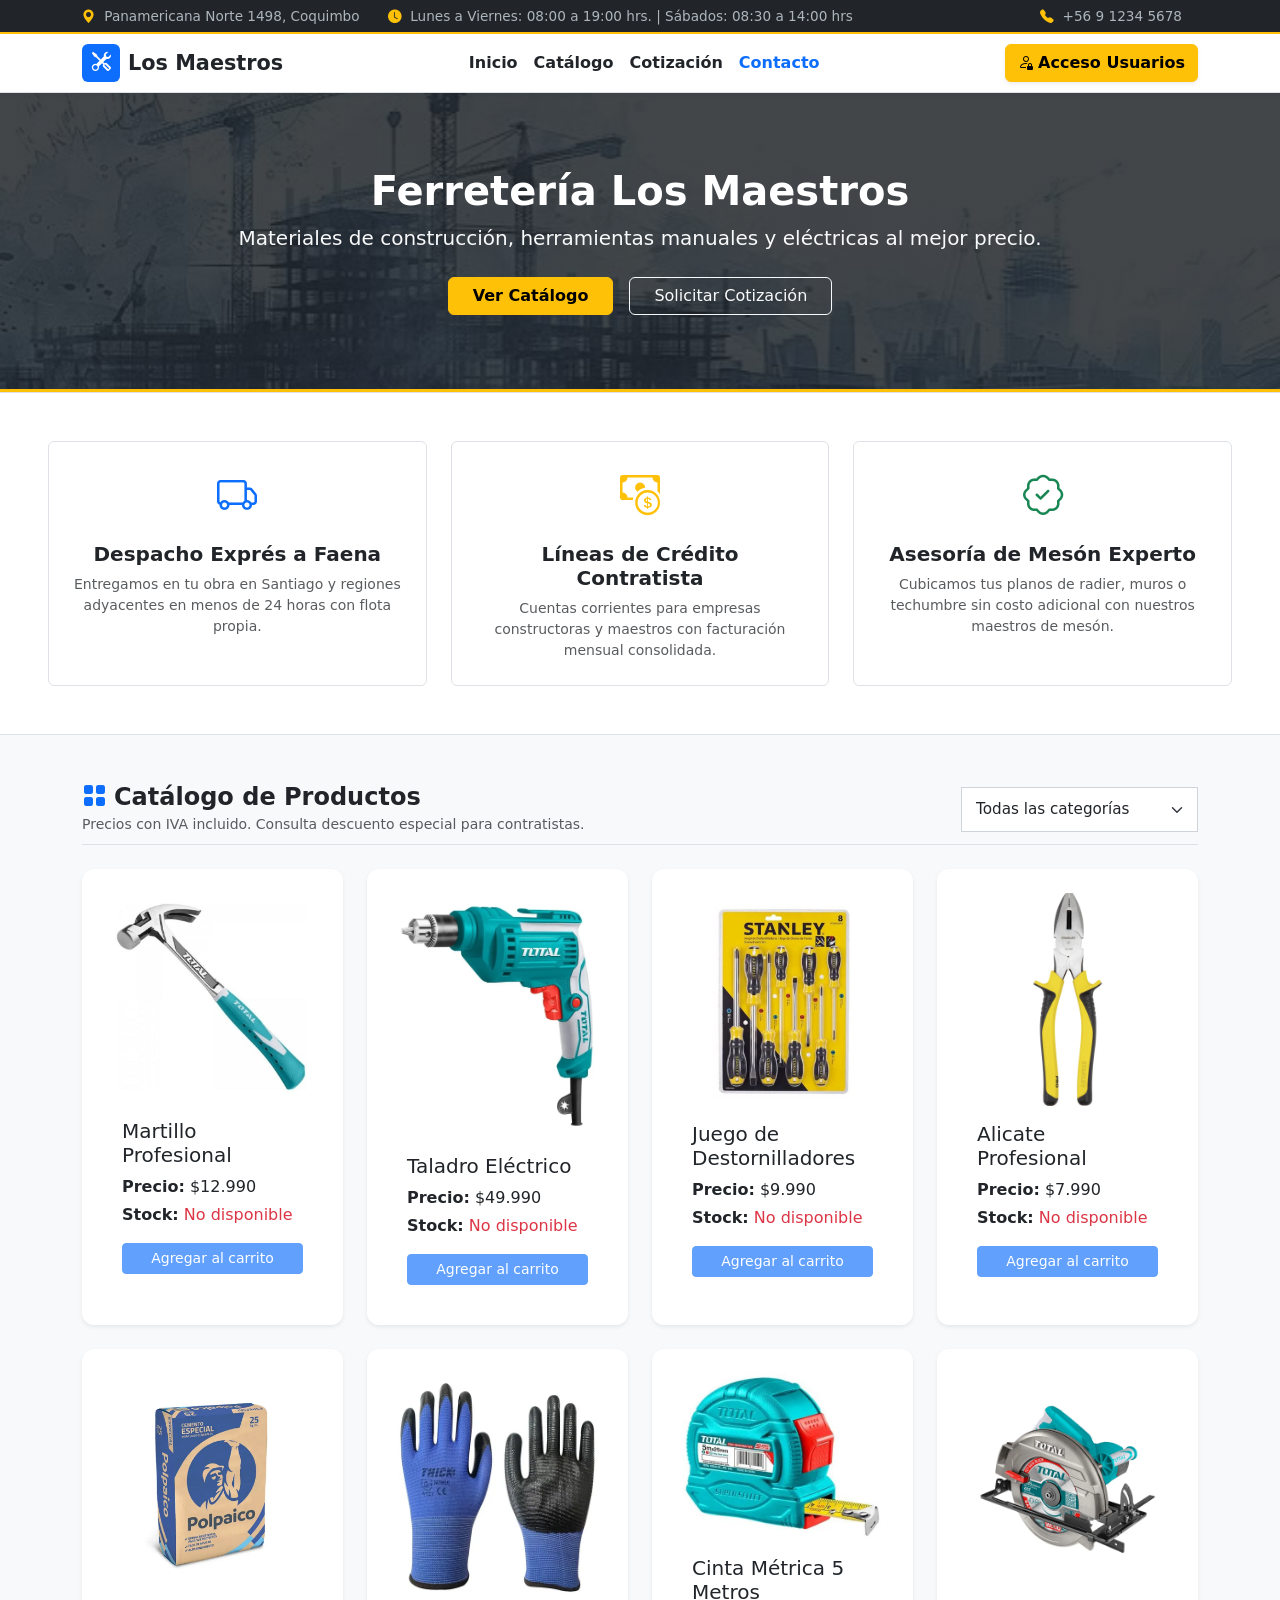
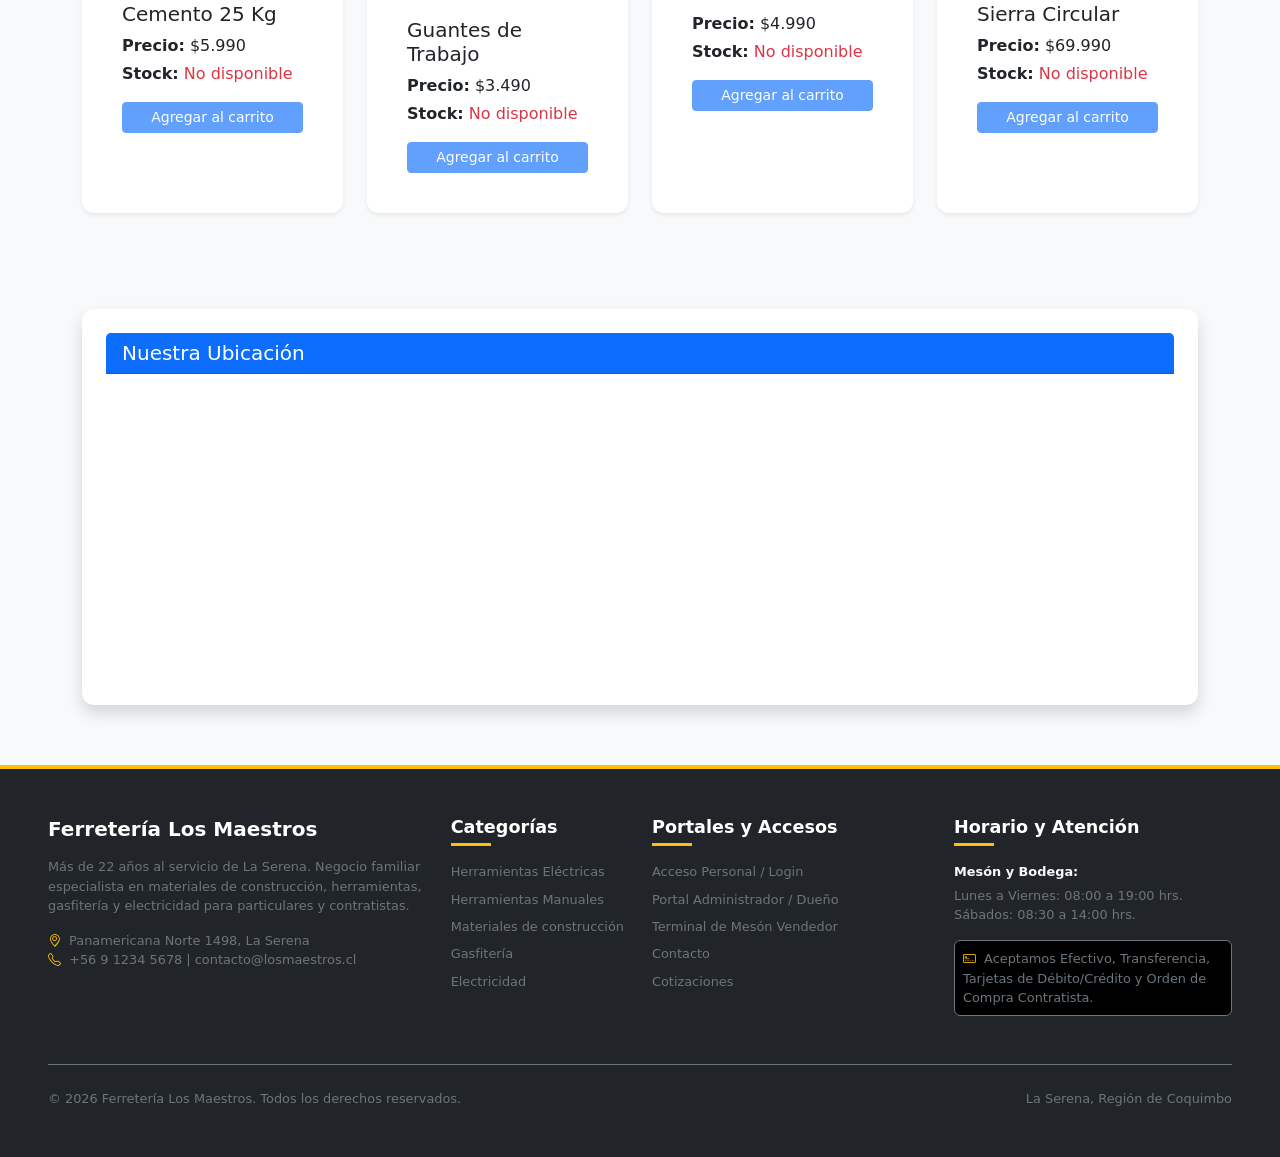
==== commit 3c4e1672: "Se añade "catalogo.js"" ====
--- a/index.html
+++ b/index.html
@@ -119,7 +119,7 @@
 
                 <!-- Producto 1 -->
                 <div class="col-12 col-sm-6 col-lg-3">
-                    <div class="card h-100 shadow-sm producto-card">
+                    <div class="card h-100 shadow-sm producto-card" data-codigo="FER-001">
                         <img src="assets/images/martillo.jpg.jpg" 
                             class="card-img-top" 
                             alt="Martillo">
@@ -132,13 +132,14 @@
                             <p class="card-text">
                                 <strong>Stock:</strong> <span class="text-success stock-producto" data-codigo="FER-001"></span>
                             </p>
+                            <button type="button" class="btn btn-primary btn-sm w-100 btn-agregar-carrito" data-codigo="FER-001"><i class = bi bi c-cart-plus me-1></i>Agregar al carrito</button>
                         </div>
                     </div>
                 </div>
 
                 <!-- Producto 2 -->
                 <div class="col-12 col-sm-6 col-lg-3">
-                    <div class="card h-100 shadow-sm producto-card">
+                    <div class="card h-100 shadow-sm producto-card" data-codigo="FER-003">
                         <img src="assets/images/taladro.jpg.webp" 
                             class="card-img-top" 
                             alt="Taladro eléctrico">
@@ -151,13 +152,14 @@
                             <p class="card-text">
                                 <strong>Stock:</strong> <span class="text-success stock-producto" data-codigo="FER-003"></span>
                             </p>
+                            <button type="button" class="btn btn-primary btn-sm w-100 btn-agregar-carrito" data-codigo="FER-003"><i class = bi bi c-cart-plus me-1></i>Agregar al carrito</button>
                         </div>
                     </div>
                 </div>
 
                 <!-- Producto 3 -->
                 <div class="col-12 col-sm-6 col-lg-3">
-                    <div class="card h-100 shadow-sm producto-card">
+                    <div class="card h-100 shadow-sm producto-card" data-codigo="FER-002">
                         <img src="assets/images/destornillador.jpg.webp" 
                             class="card-img-top" 
                             alt="Juego de destornilladores">
@@ -170,13 +172,14 @@
                             <p class="card-text">
                                 <strong>Stock:</strong> <span class="text-success stock-producto" data-codigo="FER-002"></span>
                             </p>
+                            <button type="button" class="btn btn-primary btn-sm w-100 btn-agregar-carrito" data-codigo="FER-002"><i class = bi bi c-cart-plus me-1></i>Agregar al carrito</button>
                         </div>
                     </div>
                 </div>
 
                 <!-- Producto 4 -->
                 <div class="col-12 col-sm-6 col-lg-3">
-                    <div class="card h-100 shadow-sm producto-card">
+                    <div class="card h-100 shadow-sm producto-card" data-codigo="FER-008">
                         <img src="assets/images/alicate.jpg.webp" 
                             class="card-img-top" 
                             alt="Alicate profesional">
@@ -189,13 +192,14 @@
                             <p class="card-text">
                                 <strong>Stock:</strong> <span class="text-success stock-producto" data-codigo="FER-008"></span>
                             </p>
+                            <button type="button" class="btn btn-primary btn-sm w-100 btn-agregar-carrito" data-codigo="FER-008"><i class = bi bi c-cart-plus me-1></i>Agregar al carrito</button>
                         </div>
                     </div>
                 </div>
 
                 <!-- Producto 5 -->
                 <div class="col-12 col-sm-6 col-lg-3">
-                    <div class="card h-100 shadow-sm producto-card">
+                    <div class="card h-100 shadow-sm producto-card" data-codigo="FER-006">
                         <img src="assets/images/cemento.jpg.webp" 
                             class="card-img-top" 
                             alt="Saco de cemento">
@@ -208,13 +212,14 @@
                             <p class="card-text">
                                 <strong>Stock:</strong> <span class="text-success stock-producto" data-codigo="FER-006"></span>
                             </p>
+                            <button type="button" class="btn btn-primary btn-sm w-100 btn-agregar-carrito" data-codigo="FER-006"><i class = bi bi c-cart-plus me-1></i>Agregar al carrito</button>
                         </div>
                     </div>
                 </div>
 
                 <!-- Producto 6 -->
                 <div class="col-12 col-sm-6 col-lg-3">
-                    <div class="card h-100 shadow-sm producto-card">
+                    <div class="card h-100 shadow-sm producto-card" data-codigo="FER-007">
                         <img src="assets/images/guantes.jpg.webp" 
                             class="card-img-top" 
                             alt="Guantes de trabajo">
@@ -227,13 +232,14 @@
                             <p class="card-text">
                                 <strong>Stock:</strong> <span class="text-success stock-producto" data-codigo="FER-007"></span>
                             </p>
+                            <button type="button" class="btn btn-primary btn-sm w-100 btn-agregar-carrito" data-codigo="FER-007"><i class = bi bi c-cart-plus me-1></i>Agregar al carrito</button>
                         </div>
                     </div>
                 </div>
 
                 <!-- Producto 7 -->
                 <div class="col-12 col-sm-6 col-lg-3">
-                    <div class="card h-100 shadow-sm producto-card">
+                    <div class="card h-100 shadow-sm producto-card" data-codigo="FER-005">
                         <img src="assets/images/cinta.jpg.jpg" 
                             class="card-img-top" 
                             alt="Cinta métrica">
@@ -246,13 +252,14 @@
                             <p class="card-text">
                                 <strong>Stock:</strong> <span class="text-success stock-producto" data-codigo="FER-005"></span>
                             </p>
+                            <button type="button" class="btn btn-primary btn-sm w-100 btn-agregar-carrito" data-codigo="FER-005"><i class = bi bi c-cart-plus me-1></i>Agregar al carrito</button>
                         </div>
                     </div>
                 </div>
 
                 <!-- Producto 8 -->
                 <div class="col-12 col-sm-6 col-lg-3">
-                    <div class="card h-100 shadow-sm producto-card">
+                    <div class="card h-100 shadow-sm producto-card" data-codigo="FER-004">
                         <img src="assets/images/sierra.jpg.webp" 
                             class="card-img-top" 
                             alt="Sierra circular">
@@ -265,6 +272,7 @@
                             <p class="card-text">
                                 <strong>Stock:</strong> <span class="text-success stock-producto" data-codigo="FER-004"></span>
                             </p>
+                            <button type="button" class="btn btn-primary btn-sm w-100 btn-agregar-carrito" data-codigo="FER-004"><i class = bi bi c-cart-plus me-1></i>Agregar al carrito</button>
                         </div>
                     </div>
                 </div>
@@ -344,4 +352,5 @@
     <script src="https://cdn.jsdelivr.net/npm/bootstrap@5.3.2/dist/js/bootstrap.bundle.min.js"></script>
     <script src="assets/js/sesion.js"></script>
     <script src="assets/js/index.js"></script>
+    <script src="assets/js/catalogo.js"></script>
 </html>
